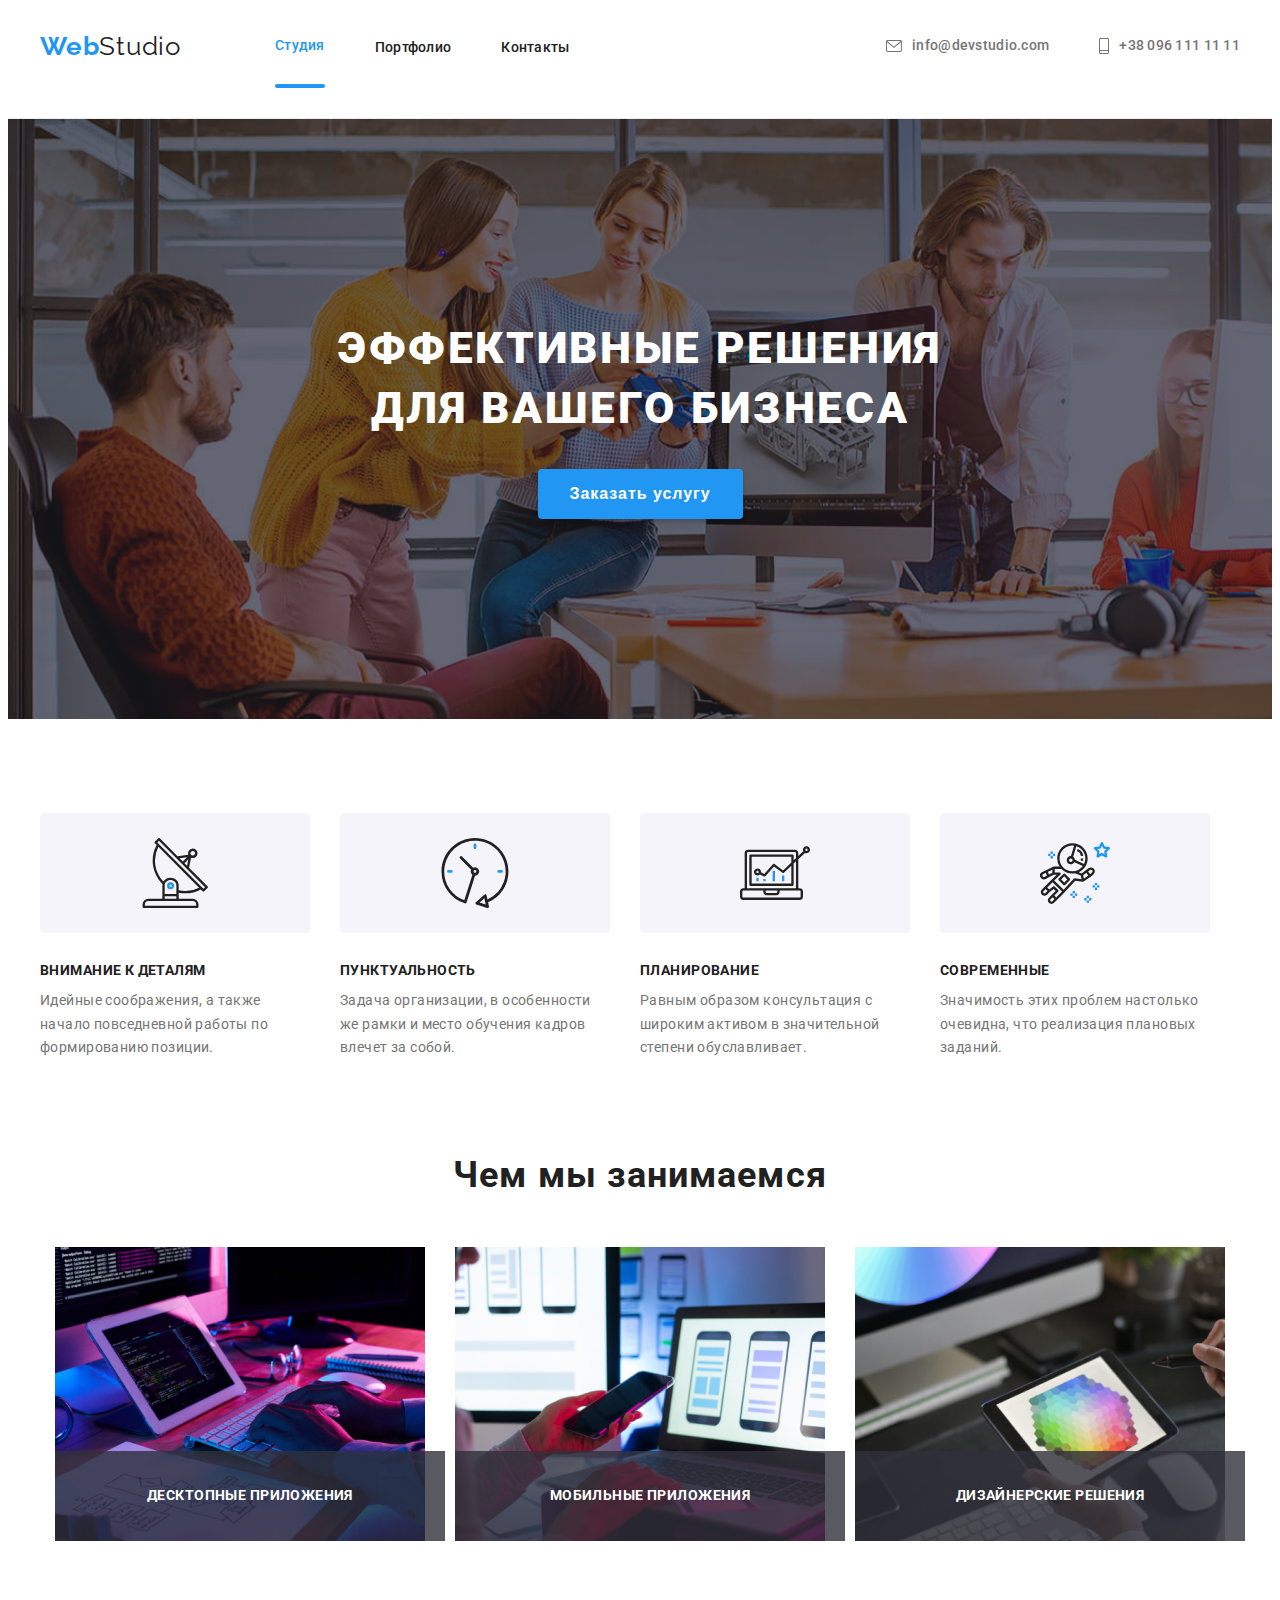
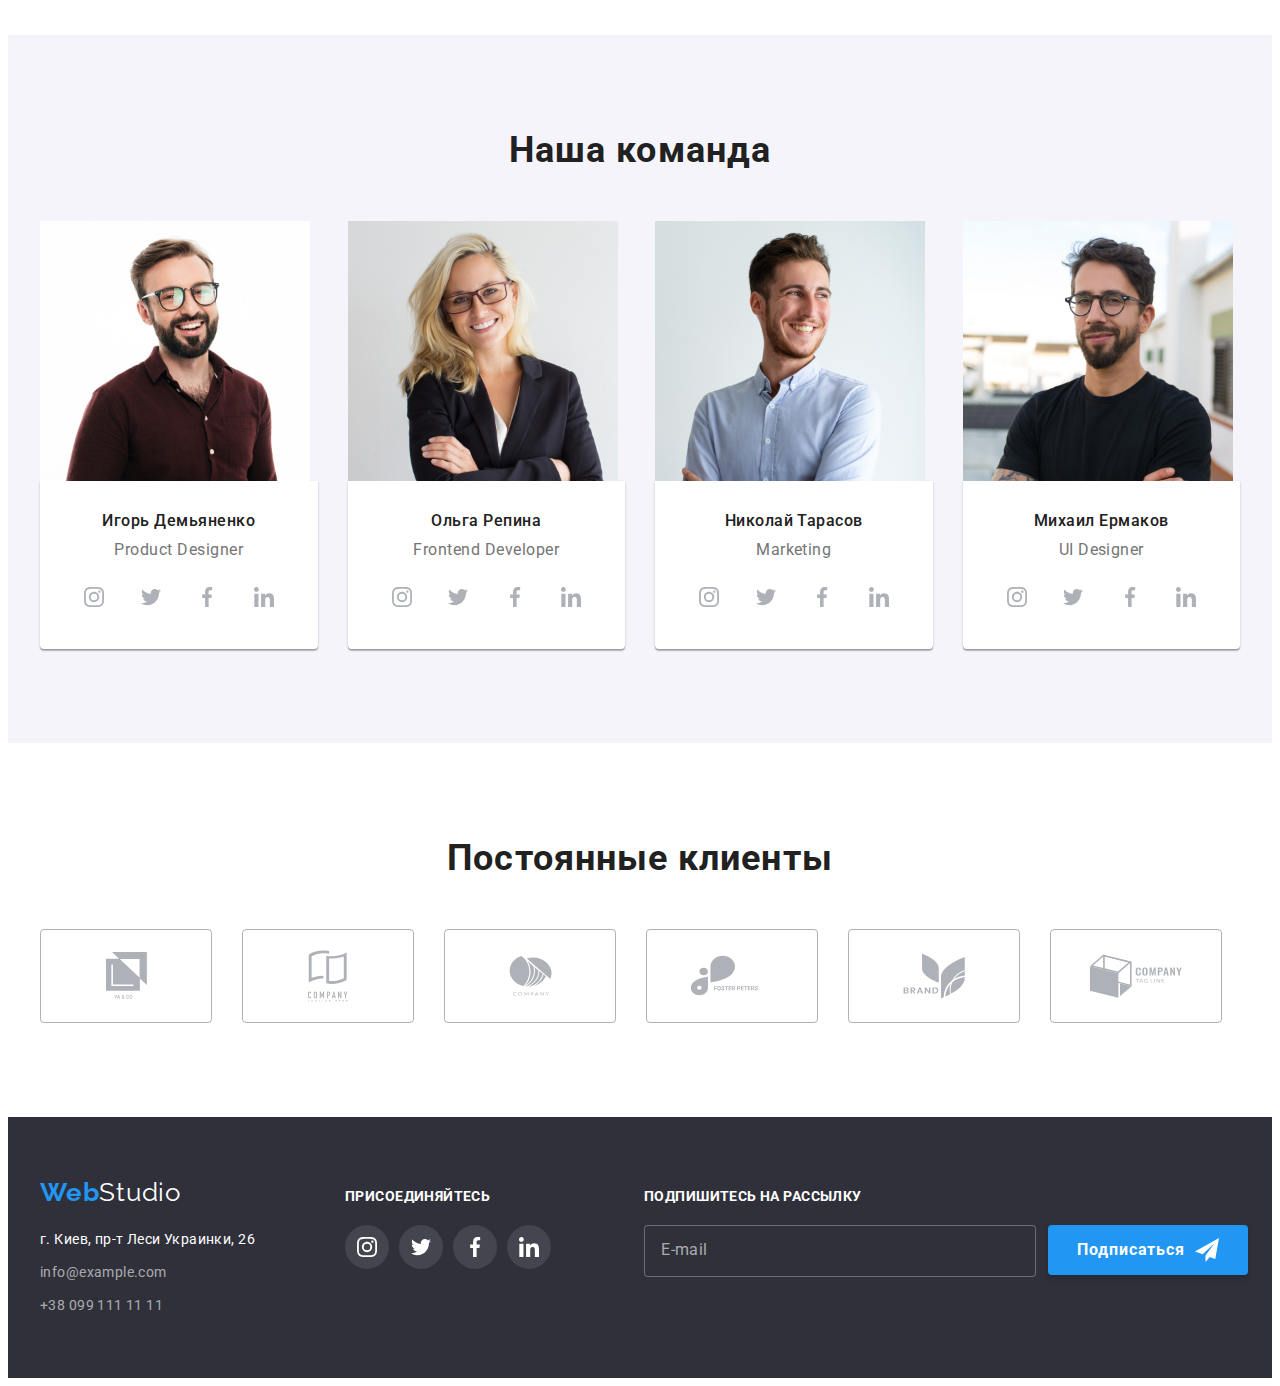
==== index.html @ ccf36c2a "Add files via upload" ====
<!DOCTYPE html>
<html lang="ru">
  <head>
    <meta charset="UTF-8" />
    <meta http-equiv="X-UA-Compatible" content="IE=edge" />
    <meta name="viewport" content="width=device-width, initial-scale=1.0" />
    <title>WebStudio</title>
    <link rel="preconnect" href="https://fonts.gstatic.com" />
    <link
      href="https://fonts.googleapis.com/css2?family=Raleway:wght@700&family=Roboto:wght@400;500;700;900&display=swap"
      rel="stylesheet"
    />
    <link
      rel="stylesheet"
      href="https://cdnjs.cloudflare.com/ajax/libs/animate.css/4.1.1/animate.min.css"
    />
    <link
      rel="stylesheet"
      href="https://cdnjs.cloudflare.com/ajax/libs/modern-normalize/1.0.0/modern-normalize.min.css"
      integrity="sha512-ISS7cAi1PEhQ8jnbJpJZMd29NlhNj4AWYyLOSp2CE/CsHxTCu+r+t0D2yoJudVrd0/8fTVPUVDzY5Tvli75u/g=="
      crossorigin="anonymous"
    />
    <link rel="stylesheet" href="./css/main.min.css" />
  </head>
  <body>
    <!-- HEADER -->
    <header class="header">
      <div class="container header__container">
        <nav class="navigation">
          <a class="logo logo__web link animate__pulse" href="./index.html"
            >Web<span class="logo__studio logo__studio_theme-light"
              >Studio</span
            >
          </a>
          <ul class="menu list">
            <li class="menu__item">
              <a class="menu__link link active" href="./index.html">
                <div class="current">Студия</div>
              </a>
            </li>
            <li class="menu__item">
              <a class="menu__link link" href="./portfolio.html">Портфолио</a>
            </li>
            <li class="menu__item">
              <a class="menu__link link" href="">Контакты</a>
            </li>
          </ul>
        </nav>
        <ul class="contacts list">
          <li class="contacts__item" lang="en">
            <a href="mailto:info@devstudio.com" class="contacts__mail link">
              <svg class="contacts__icon icon" width="16px" height="16px">
                <use href="./img/decor/icons.svg#icon-envelope"></use>
              </svg>
              info@devstudio.com
            </a>
          </li>
          <li class="contacts__item">
            <a
              href="tel:+380961111111"
              class="contacts__tel link animate__flip"
            >
              <svg class="contacts__icon icon" width="10px" height="16px">
                <use href="./img/decor/icons.svg#icon-smartphone"></use>
              </svg>
              +38 096 111 11 11
            </a>
          </li>
        </ul>
      </div>
    </header>

    <main>
      <!-- HERO -->
      <section class="hero">
        <div class="container hero__container">
          <h1 class="hero__title">Эффективные решения для вашего бизнеса</h1>
          <button class="modal-btn" type="button" data-modal-open>
            Заказать услугу
          </button>
        </div>
      </section>
      <!-- ADVANAGES -->
      <section class="advantages section">
        <div class="container advantages__container">
          <h2 class="visually-hidden">Наши преимущества</h2>
          <ul class="advantages__list list">
            <li class="advantages__item">
              <div class="advantages__block">
                <svg class="advantages__icon" width="70px" height="70px">
                  <use href="./img/decor/icons.svg#icon-antenna"></use>
                </svg>
              </div>
              <h3 class="advantages__title">Внимание к деталям</h3>
              <p class="advantages__description">
                Идейные соображения, а также начало повседневной работы по
                формированию позиции.
              </p>
            </li>
            <li class="advantages__item">
              <div class="advantages__block">
                <svg class="advantages__icon" width="70px" height="70px">
                  <use href="./img/decor/icons.svg#icon-clock"></use>
                </svg>
              </div>
              <h3 class="advantages__title">Пунктуальность</h3>
              <p class="advantages__description">
                Задача организации, в особенности же рамки и место обучения
                кадров влечет за собой.
              </p>
            </li>
            <li class="advantages__item">
              <div class="advantages__block">
                <svg class="advantages__icon" width="70px" height="70px">
                  <use href="./img/decor/icons.svg#icon-diagram"></use>
                </svg>
              </div>
              <h3 class="advantages__title">Планирование</h3>
              <p class="advantages__description">
                Равным образом консультация с широким активом в значительной
                степени обуславливает.
              </p>
            </li>
            <li class="advantages__item">
              <div class="advantages__block">
                <svg class="advantages__icon" width="70px" height="70px">
                  <use href="./img/decor/icons.svg#icon-astronaut"></use>
                </svg>
              </div>
              <h3 class="advantages__title">Современные</h3>
              <p class="advantages__description">
                Значимость этих проблем настолько очевидна, что реализация
                плановых заданий.
              </p>
            </li>
          </ul>
        </div>
      </section>
      <!-- MAKE -->
      <section class="make section">
        <div class="container make-container">
          <h2 class="suptitle make-title">Чем мы занимаемся</h2>
          <ul class="make-img list">
            <li class="make-img-list-item">
              <div class="make-img-list-item-wrapper">
                <img
                  class="make-img-list-item-img"
                  src="./img/about/img-about-makeup.jpg"
                  alt="Верстаем"
                  width="370"
                  height="294"
                />
                <p class="make-overlay">Десктопные приложения</p>
              </div>
            </li>
            <li class="make-img-list-item">
              <div class="make-img-list-item-wrapper">
                <img
                  class="make-img-list-item-img"
                  src="./img/about/img-about-makelayouts.jpg"
                  alt="Делаем макеты"
                  width="370"
                  height="294"
                />
                <p class="make-overlay">Мобильные приложения</p>
              </div>
            </li>
            <li class="make-img-list-item">
              <div class="make-img-list-item-wrapper">
                <img
                  class="make-img-list-item-img"
                  src="./img/about/img-about-drawdesign.jpg"
                  alt="Рисуем дизайн"
                  width="370"
                  height="294"
                />
                <p class="make-overlay">Дизайнерские решения</p>
              </div>
            </li>
          </ul>
        </div>
      </section>
      <!-- TEAM -->
      <section class="team section">
        <div class="container">
          <h2 class="suptitle team-title">Наша команда</h2>
          <ul class="team-list list">
            <li class="team-list-item">
              <img
                class="team-list-item-img"
                src="./img/team/img-team-igor_demianenko.jpg"
                alt="Игорь Демьяненко"
                width="270"
                height="260"
              />
              <div class="team-card">
                <h3 class="team-list-title">Игорь Демьяненко</h3>
                <p class="team-list-description" lang="en">Product Designer</p>
                <ul class="social-list list">
                  <li class="social-list-item">
                    <a href="" class="social-list-link link">
                      <svg class="social-list-icon">
                        <use href="./img/decor/icons.svg#icon-instagram"></use>
                      </svg>
                    </a>
                  </li>
                  <li class="social-list-item">
                    <a href="" class="social-list-link link">
                      <svg class="social-list-icon">
                        <use href="./img/decor/icons.svg#icon-twitter"></use>
                      </svg>
                    </a>
                  </li>
                  <li class="social-list-item">
                    <a href="" class="social-list-link link">
                      <svg class="social-list-icon">
                        <use href="./img/decor/icons.svg#icon-facebook"></use>
                      </svg>
                    </a>
                  </li>
                  <li class="social-list-item">
                    <a href="" class="social-list-link link">
                      <svg class="social-list-icon">
                        <use href="./img/decor/icons.svg#icon-linkedin"></use>
                      </svg>
                    </a>
                  </li>
                </ul>
              </div>
            </li>
            <li class="team-list-item">
              <img
                class="team-list-item-img"
                src="./img/team/img-team-olha_repina.jpg"
                alt="Ольга Репина"
                width="270"
                height="260"
              />
              <div class="team-card">
                <h3 class="team-list-title">Ольга Репина</h3>
                <p class="team-list-description" lang="en">
                  Frontend Developer
                </p>
                <ul class="social-list list">
                  <li class="social-list-item">
                    <a href="" class="social-list-link link">
                      <svg class="social-list-icon">
                        <use href="./img/decor/icons.svg#icon-instagram"></use>
                      </svg>
                    </a>
                  </li>
                  <li class="social-list-item">
                    <a href="" class="social-list-link link">
                      <svg class="social-list-icon">
                        <use href="./img/decor/icons.svg#icon-twitter"></use>
                      </svg>
                    </a>
                  </li>
                  <li class="social-list-item">
                    <a href="" class="social-list-link link">
                      <svg class="social-list-icon">
                        <use href="./img/decor/icons.svg#icon-facebook"></use>
                      </svg>
                    </a>
                  </li>
                  <li class="social-list-item">
                    <a href="" class="social-list-link link">
                      <svg class="social-list-icon">
                        <use href="./img/decor/icons.svg#icon-linkedin"></use>
                      </svg>
                    </a>
                  </li>
                </ul>
              </div>
            </li>
            <li class="team-list-item">
              <img
                class="team-list-item-img"
                src="./img/team/img-team-nikolay_tarasov.jpg"
                alt="Николай Тарасов"
                width="270"
                height="260"
              />
              <div class="team-card">
                <h3 class="team-list-title">Николай Тарасов</h3>
                <p class="team-list-description" lang="en">Marketing</p>
                <ul class="social-list list">
                  <li class="social-list-item">
                    <a href="" class="social-list-link link">
                      <svg class="social-list-icon">
                        <use href="./img/decor/icons.svg#icon-instagram"></use>
                      </svg>
                    </a>
                  </li>
                  <li class="social-list-item">
                    <a href="" class="social-list-link link">
                      <svg class="social-list-icon">
                        <use href="./img/decor/icons.svg#icon-twitter"></use>
                      </svg>
                    </a>
                  </li>
                  <li class="social-list-item">
                    <a href="" class="social-list-link link">
                      <svg class="social-list-icon">
                        <use href="./img/decor/icons.svg#icon-facebook"></use>
                      </svg>
                    </a>
                  </li>
                  <li class="social-list-item">
                    <a href="" class="social-list-link link">
                      <svg class="social-list-icon">
                        <use href="./img/decor/icons.svg#icon-linkedin"></use>
                      </svg>
                    </a>
                  </li>
                </ul>
              </div>
            </li>
            <li class="team-list-item">
              <img
                class="team-list-item-img"
                src="./img/team/img-team-mihail_ermakov.jpg"
                alt="Михаил Ермаков"
                width="270"
                height="260"
              />
              <div class="team-card">
                <h3 class="team-list-title">Михаил Ермаков</h3>
                <p class="team-list-description" lang="en">UI Designer</p>
                <ul class="social-list list">
                  <li class="social-list-item">
                    <a href="" class="social-list-link link">
                      <svg class="social-list-icon">
                        <use href="./img/decor/icons.svg#icon-instagram"></use>
                      </svg>
                    </a>
                  </li>
                  <li class="social-list-item">
                    <a href="" class="social-list-link link">
                      <svg class="social-list-icon">
                        <use href="./img/decor/icons.svg#icon-twitter"></use>
                      </svg>
                    </a>
                  </li>
                  <li class="social-list-item">
                    <a href="" class="social-list-link link">
                      <svg class="social-list-icon">
                        <use href="./img/decor/icons.svg#icon-facebook"></use>
                      </svg>
                    </a>
                  </li>
                  <li class="social-list-item">
                    <a href="" class="social-list-link link">
                      <svg class="social-list-icon">
                        <use href="./img/decor/icons.svg#icon-linkedin"></use>
                      </svg>
                    </a>
                  </li>
                </ul>
              </div>
            </li>
          </ul>
        </div>
      </section>
    </main>
    <!--CLIENTS-->
    <section class="clients section">
      <div class="container clients-container">
        <h2 class="suptitle clients-title">Постоянные клиенты</h2>
        <ul class="clients-img list">
          <li class="client-img-list-item">
            <a href="" class="client-img-list-item-block">
              <svg class="client-img-list-item-icon" width="41px" height="47px">
                <use href="./img/decor/icons.svg#icon-client1"></use>
              </svg>
            </a>
          </li>
          <li class="client-img-list-item">
            <a href="" class="client-img-list-item-block">
              <svg class="client-img-list-item-icon" width="40px" height="52px">
                <use href="./img/decor/icons.svg#icon-client2"></use>
              </svg>
            </a>
          </li>
          <li class="client-img-list-item">
            <a href="" class="client-img-list-item-block">
              <svg class="client-img-list-item-icon" width="43px" height="41px">
                <use href="./img/decor/icons.svg#icon-client3"></use>
              </svg>
            </a>
          </li>
          <li class="client-img-list-item">
            <a href="" class="client-img-list-item-block">
              <svg class="client-img-list-item-icon" width="85px" height="41px">
                <use href="./img/decor/icons.svg#icon-client4"></use>
              </svg>
            </a>
          </li>
          <li class="client-img-list-item">
            <a href="" class="client-img-list-item-block">
              <svg class="client-img-list-item-icon" width="63px" height="46px">
                <use href="./img/decor/icons.svg#icon-client5"></use>
              </svg>
            </a>
          </li>
          <li class="client-img-list-item">
            <a href="" class="client-img-list-item-block">
              <svg class="client-img-list-item-icon" width="94px" height="44px">
                <use href="./img/decor/icons.svg#icon-client6"></use>
              </svg>
            </a>
          </li>
        </ul>
      </div>
    </section>
    <!-- FOOTER -->

    <footer class="footer">
      <div class="container footer-container">
        <div class="footer-firstblock">
          <a class="logo logo__web link" href="./index.html"
            >Web<span class="logo__studio logo__studio_theme-dark"
              >Studio</span
            ></a
          >
          <address class="address">
            <ul class="address list">
              <li class="address-list-item">
                <a
                  class="address-list-item-link link"
                  href="https://goo.gl/maps/DVMVWYNmQQUZpqFm6"
                  target="_blank"
                  rel="noopener noreferrer"
                  >г. Киев, пр-т Леси Украинки, 26</a
                >
              </li>
              <li class="address-list-item">
                <a
                  class="address-list-item-mail link"
                  href="mailto:info@example.com"
                  >info@example.com</a
                >
              </li>
              <li class="address-list-item">
                <a class="address-list-item-tel link" href="tel:+380991111111"
                  >+38 099 111 11 11</a
                >
              </li>
            </ul>
          </address>
        </div>
        <div class="footer-secondblock">
          <h3 class="social-list-title">присоединяйтесь</h3>
          <ul class="footer-social-list list">
            <li class="footer-social-list-item">
              <a href="" class="footer-social-list-link link">
                <svg class="footer-social-list-icon">
                  <use href="./img/decor/icons.svg#icon-instagram"></use>
                </svg>
              </a>
            </li>
            <li class="footer-social-list-item">
              <a href="" class="footer-social-list-link link">
                <svg class="footer-social-list-icon">
                  <use href="./img/decor/icons.svg#icon-twitter"></use>
                </svg>
              </a>
            </li>
            <li class="footer-social-list-item">
              <a href="" class="footer-social-list-link link">
                <svg class="footer-social-list-icon">
                  <use href="./img/decor/icons.svg#icon-facebook"></use>
                </svg>
              </a>
            </li>
            <li class="footer-social-list-item">
              <a href="" class="footer-social-list-link link">
                <svg class="footer-social-list-icon">
                  <use href="./img/decor/icons.svg#icon-linkedin"></use>
                </svg>
              </a>
            </li>
          </ul>
        </div>

        <form action="#" method="GET" class="form-footer">
          <h3 class="social-list-title">Подпишитесь на рассылку</h3>
          <div class="form-footer-thumb">
            <p class="footer-form-field">
              <label for="mail-footer" class="form-label"></label>
              <input
                type="email"
                name="mail"
                id="mail-footer"
                class="form-footer-input"
                placeholder="E-mail"
                required=""
              />
            </p>
            <button type="submit" class="form-footer-button">
              Подписаться
              <svg class="form-footer-icon icon" width="24px" height="24px">
                <use href="./img/decor/icons.svg#icon-send"></use>
              </svg>
            </button>
          </div>
        </form>
      </div>
    </footer>
    <!-- MODAL WINDOW -->
    <div class="backdrop is-hidden" data-modal>
      <div class="modal">
        <button type="button" class="modal-close-btn" data-modal-close>
          <svg class="icon-close icon" width="18px" height="18px">
            <use href="./img/decor/icons.svg#icon-close"></use>
          </svg>
        </button>
        <form action="#" method="GET" class="modal-form">
          <p class="modal-form-head">Оставьте свои данные, мы вам перезвоним</p>
          <label class="modal-form-field">
            Имя
            <span class="modal-form-input-wrapper">
              <input
                type="text"
                name="user-name"
                class="modal-form-input"
                required
              />
              <svg class="modal-form-icon icon" width="18px" height="18px">
                <use href="./img/decor/icons.svg#icon-person"></use>
              </svg>
            </span>
          </label>
          <label class="modal-form-field">
            Телефон
            <span class="modal-form-input-wrapper">
              <input
                type="tel"
                name="user-phone"
                class="modal-form-input"
                required
              />
              <svg class="modal-form-icon icon" width="18px" height="18px">
                <use href="./img/decor/icons.svg#icon-modal-phone"></use>
              </svg>
            </span>
          </label>
          <label class="modal-form-field">
            Почта
            <span class="modal-form-input-wrapper">
              <input
                type="email"
                name="user-email"
                class="modal-form-input"
                required
              />
              <svg class="modal-form-icon icon" width="18px" height="18px">
                <use href="./img/decor/icons.svg#icon-modalemail"></use>
              </svg>
            </span>
          </label>
          <label class="modal-form-field">
            Комментарий
            <textarea
              name="user-message"
              class="modal-form-message"
              placeholder="Введите текст"
            ></textarea>
          </label>

          <!--<p class="form-field-polocy">
            <input
              type="checkbox"
              name="policy"
              class="checkbox"
              id="policy"
              required
            />
            <svg class="form-icon-policy icon" width="16px" height="15px">
              <use href="./img/decor/icons.svg#icon-check"></use>
            </svg>
            <label for="policy" class="form-label"
              >Соглашаюсь с рассылкой и принимаю
              <a class="policy-link" href="">Условия договора</a></label
            >
          </p>-->
          <p class="form-field-policy">
            <label for="policy" class="label-policy">
              <input
                type="checkbox"
                name="policy"
                id="policy"
                class="checkbox visually-hidden"
                required
              />

              <span class="form-icon-policy">
                <svg class="icon policy-icon" width="16px" height="15px">
                  <use href="./img/decor/icons.svg#icon-check"></use>
                </svg>
              </span>

              <span class="form-label-policy">
                Соглашаюсь с рассылкой и принимаю
                <a href="" class="policy-link">Условия договора</a>
              </span>
            </label>
          </p>
          <button type="submit" class="modal-form-btn">Отправить</button>
        </form>
      </div>
    </div>
    <script src="./js/modal.js"></script>
  </body>
</html>
---- css/main.min.css ----
:root{--main-font: "Roboto", sans-serif;--secondary-font: "Raleway", sans-serif;--accent-color: #2196f3;--main-font-color: #212121;--description-font-color: #757575;--footer-bg-color: #2f303a;--team-bg-color: #f5f4fa;--tr-dur: 250ms;--tr-t-fun: cubic-bezier(0.4, 0, 0.2, 1)}.visually-hidden{position:absolute;width:1px;height:1px;margin:-1px;border:0;padding:0;white-space:nowrap;clip-path:inset(100%);clip:rect(0 0 0 0);overflow:hidden}h1,h2,h3,h4,h5,h6,p{margin-top:0;margin-bottom:0}ul,ol{margin-top:0;margin-bottom:0;padding-left:0}img{display:block}.list{list-style:none}.link{text-decoration:none}.address{font-style:normal}body{font-family:var(--main-font)}.section{padding-top:94px;padding-bottom:94px}.container{width:1200px;padding-left:15px;padding-right:15px;margin:0 auto}.suptitle{font-weight:700;font-size:36px;line-height:1.17;text-align:center;letter-spacing:0.03em;color:var(--main-font-color)}.current{color:var(--accent-color)}.active::after{position:absolute;top:46px;display:block;content:"";width:100%;height:4px;border-radius:2px;background-color:var(--accent-color)}.backdrop{position:fixed;top:0;left:0;width:100vw;height:100vh;background-color:rgba(0,0,0,0.5);z-index:100;transition:opacity 250ms linear, visibility 250ms linear}.is-hidden{opacity:0;visibility:hidden;pointer-events:none}.modal{position:absolute;top:50%;left:50%;transform:translate(-50%, -50%);width:528px;height:581px;background-color:#ffffff;box-shadow:0px 1px 3px rgba(0,0,0,0.12),0px 1px 1px rgba(0,0,0,0.14),0px 2px 1px rgba(0,0,0,0.2);border-radius:4px;padding:40px}.modal-close-btn{display:flex;align-items:center;justify-content:center;position:absolute;top:8px;right:8px;width:30px;height:30px;background-color:transparent;border:1px solid rgba(0,0,0,0.1);border-radius:50%;cursor:pointer;padding:0}.modal-close-btn:hover,.modal-close-btn:focus{fill:var(--accent-color)}.modal-form-head{font-family:var(--main-font);font-weight:700;font-size:20px;line-height:1.15;text-align:center;letter-spacing:0.03em;color:var(--main-font-color);margin-bottom:12px}.modal-form{display:flex;flex-direction:column}.modal-form-input-wrapper{position:relative;display:block;margin-top:4px}.modal-form-field{font-family:var(--main-font);font-weight:400;font-size:12px;line-height:1.17;letter-spacing:0.01em;color:#757575;margin-bottom:10px}.modal-form-input{width:100%;height:40px;border:1px solid rgba(33,33,33,0.2);border-radius:4px;padding-left:42px}.modal-form-input:focus{border-color:var(--accent-color);outline:none}.modal-form-icon{position:absolute;top:50%;left:12px;transform:translateY(-50%);display:block}.modal-form-input:focus+.modal-form-icon{fill:var(--accent-color);color:var(--accent-color)}.modal-form-message{width:100%;height:120px;border:1px solid rgba(33,33,33,0.2);border-radius:4px;resize:none;padding:12px 16px;margin-top:6px;margin-bottom:10px}.modal-form-message::placeholder{font-family:var(--main-font);font-weight:400;font-size:12px;line-height:1.17;letter-spacing:0.01em;color:rgba(117,117,117,0.5)}.modal-form-message:focus{outline:none;border-color:var(--accent-color)}.form-field-policy{margin:0 auto 30px 13px;vertical-align:middle}.form-label-policy{font-size:14px;line-height:1.71}.form-icon-policy{margin-right:7px;width:16px;height:15px;border:2px solid var(--main-font-color);box-sizing:border-box;border-radius:2px;fill:transparent;transition-property:background-color, fill, border, outline;transition-duration:var(--tr-dur);transition-timing-function:var(--tr-t-fun)}.policy-icon{display:inline-block}.label-policy{cursor:pointer;display:flex;align-items:center}.checkbox:checked+.form-icon-policy{fill:#ffffff;background-color:var(--accent-color);background-image:url("../img/decor/icons.svg#icon-check");background-size:contain;background-origin:border-box;border:none}.checkbox:focus+.form-icon-policy{outline:1px solid var(--accent-color);background-size:contain;background-origin:border-box}.checkbox:checked:focus+.form-icon-policy{outline:1px solid var(--main-font-color);background-size:contain;background-origin:border-box;border:none}.policy-link{color:var(--accent-color);transition-property:color, border;transition-duration:var(--tr-dur);transition-timing-function:var(--tr-t-fun)}.policy-link:hover,.policy-link:focus{color:var(--accent-color);border:1px solid var(--accent-color);outline:none}.modal-form-btn{align-self:center;border:none;border-radius:4px;min-width:200px;height:50px;background-color:var(--accent-color);box-shadow:0px 4px 4px rgba(0,0,0,0.15);font-family:var(--main-font);font-weight:700;font-size:16px;line-height:1.88;letter-spacing:0.06em;color:#ffffff;cursor:pointer;padding:10px}.logo__web{font-family:var(--secondary-font);font-weight:700;font-size:26px;line-height:1.19;letter-spacing:0.03em;color:var(--accent-color);margin-right:94px;animation-duration:1000ms;animation-iteration-count:3}.logo__studio{font-family:var(--secondary-font);font-weight:400;font-size:26px;line-height:1.19;letter-spacing:0.03em}.logo__studio_theme-light{color:var(--main-font-color)}.logo__studio_theme-dark{color:#ffffff}.menu{display:flex;align-items:center}.menu__item{position:relative}.menu__item:not(:last-child){margin-right:50px}.menu__link{padding:15px 0;font-weight:500;font-size:14px;line-height:1.14;letter-spacing:0.02em;color:var(--main-font-color);transition:color var(--tr-dur) var(--tr-t-fun)}.menu__link:hover,.menu__link:focus{color:var(--accent-color)}.contacts{display:flex;align-items:center}.contacts__item:not(:last-child){margin-right:50px}.contacts__mail,.contacts__tel{padding:15px 0;font-weight:500;font-size:14px;line-height:1.14;letter-spacing:0.02em;color:var(--description-font-color);display:flex;align-items:center;transition:color var(--tr-dur) var(--tr-t-fun)}.contacts__mail:hover,.contacts__mail:focus,.contacts__tel:hover,.contacts__tel:focus{color:var(--accent-color)}.contacts__icon{display:inline-block;margin-right:10px;fill:currentColor}.modal-btn{height:50px;font-weight:700;font-size:16px;line-height:1.88;display:flex;justify-content:center;align-items:center;text-align:center;letter-spacing:0.06em;color:#ffffff;background-color:var(--accent-color);cursor:pointer;border:0px;border-radius:4px;padding:0 32px;box-shadow:0px 4px 4px rgba(0,0,0,0.15)}.header{padding-top:15px;padding-bottom:15px;border-bottom:1px solid #ececec;height:80px}.header__container{display:flex;justify-content:space-between;align-items:center}.navigation{display:flex;align-items:center}.hero{padding-top:200px;padding-bottom:200px;background-color:#c4c4c4;background-image:linear-gradient(rgba(47,48,58,0.4), rgba(47,48,58,0.4)),url("../img/decor/img-hero.png");max-width:1600px;max-height:600px;margin:0 auto}.hero__container{display:flex;flex-direction:column;align-items:center}.hero__title{box-sizing:content-box;max-width:696px;margin-bottom:30px;font-weight:900;font-size:44px;line-height:1.36;text-align:center;letter-spacing:0.06em;text-transform:uppercase;color:#ffffff}.advantages__container{display:flex;align-items:center}.advantages__list{display:flex;align-items:center}.advantages__item{width:270px}.advantages__item:not(:last-child){margin-right:30px}.advantages__block{display:flex;width:270px;height:120px;background:#f5f4fa;border-radius:4px;margin-bottom:30px;justify-content:center;align-items:center}.advantages__title{font-weight:700;font-size:14px;line-height:1.14;letter-spacing:0.03em;text-transform:uppercase;color:var(--main-font-color);margin-bottom:10px}.advantages__description{font-weight:400;font-size:14px;line-height:1.71;letter-spacing:0.03em;color:var(--description-font-color)}.make{padding-top:0px}.make-container{display:flex;flex-direction:column;align-items:center}.make-title{margin-bottom:50px}.make-img{display:flex}.make-img-list-item:not(:last-child){margin-right:30px}.make-img-list-item-wrapper{position:relative}.make-overlay{display:flex;justify-content:center;align-items:center;position:absolute;width:100%;height:70px;color:#ffffff;padding:10px;background-color:rgba(47,48,58,0.8);overflow:auto;transform:translateY(-100%);font-family:var(--main-font);font-weight:700;font-size:14px;line-height:1.14;letter-spacing:0.03em;text-transform:uppercase}.team{background-color:var(--team-bg-color)}.team-title{margin-bottom:50px}.team-list{display:flex;flex-wrap:wrap;margin-left:-30px;margin-top:-30px;border:0px}.team-list-item{flex-basis:calc((100% - 120px) / 4);margin-left:30px;margin-top:30px}.team-card{padding-top:30px;padding-bottom:30px;padding-right:32px;padding-left:32px;background-color:#ffffff;box-shadow:0px 1px 3px rgba(0,0,0,0.12),0px 1px 1px rgba(0,0,0,0.14),0px 2px 1px rgba(0,0,0,0.2);border-radius:0px 0px 4px 4px}.team-list-title{margin-bottom:10px;font-weight:500;font-size:16px;line-height:1.19;text-align:center;letter-spacing:0.03em;color:var(--main-font-color)}.team-list-description{font-weight:400;font-size:16px;line-height:1.19;text-align:center;letter-spacing:0.03em;color:var(--description-font-color)}.social-list{display:flex;justify-content:space-between;margin-top:16px}.social-list-link{display:flex;justify-content:center;align-items:center;width:44px;height:44px;background-color:#ffffff;border-radius:50%;transition:background-color var(--tr-dur) var(--tr-t-fun)}.social-list-link:hover,.social-list-link:focus{background-color:var(--accent-color)}.social-list-icon{width:20px;height:20px;fill:#afb1b8;transition:fill var(--tr-dur) var(--tr-t-fun)}.social-list-link:hover .social-list-icon,.social-list-link:focus .social-list-icon{fill:#ffffff}.clients{padding-top:94px;padding-bottom:94px}.clients-title{margin-bottom:50px}.clients-img{display:flex}.client-img-list-item:not(:last-child){margin-right:30px}.client-img-list-item-block{display:flex;width:170px;height:92px;border:1px solid #afb1b8;border-radius:4px;justify-content:center;align-items:center;fill:#afb1b8;transition:border var(--tr-dur) var(--tr-t-fun)}.client-img-list-item-block:hover,.client-img-list-item-block:focus{border:1px solid var(--accent-color)}.client-img-list-item-icon{transition:fill var(--tr-dur) var(--tr-t-fun)}.client-img-list-item-block:hover .client-img-list-item-icon,.client-img-list-item-block:focus .client-img-list-item-icon{fill:var(--accent-color)}.portfolio-container{display:flex;flex-direction:column}.hero-list{display:flex;justify-content:center;margin-bottom:50px}.hero-list-item:not(:last-child){margin-right:8px}.filter-btn{font-weight:500;font-size:16px;line-height:1.63;text-align:center;letter-spacing:0.03em;color:var(--heading-font-color);background-color:#f5f4fa;cursor:pointer;border:0px;border-radius:4px;padding:6px 22px;transition:color var(--tr-dur) var(--tr-t-fun),background-color var(--tr-dur) var(--tr-t-fun),box-shadow var(--tr-dur) var(--tr-t-fun)}.filter-btn:hover,.filter-btn:focus{color:#ffffff;background-color:var(--accent-color);box-shadow:0px 3px 1px rgba(0,0,0,0.1),0px 1px 2px rgba(0,0,0,0.08),0px 2px 2px rgba(0,0,0,0.12)}.portfolio-list{display:flex;flex-wrap:wrap;margin-left:-30px;margin-top:-30px}.portfolio-list-item{margin-left:30px;margin-top:30px;flex-basis:calc((100% - 90px) / 3)}.portfolio-list-item:hover,.portfolio-list-item:focus{box-shadow:0px 1px 1px rgba(0,0,0,0.12),0px 4px 4px rgba(0,0,0,0.06),1px 4px 6px rgba(0,0,0,0.16)}.pf-card{border-right:1px solid #eeeeee;border-bottom:1px solid #eeeeee;border-left:1px solid #eeeeee;padding-top:20px;padding-bottom:20px;padding-left:24px;padding-right:10px}.portfolio-list-title{font-weight:700;font-size:18px;line-height:2;letter-spacing:0.06em;color:var(--main-font-color);margin-bottom:4px}.portfolio-list-description{font-weight:400;font-size:16px;line-height:1.88;letter-spacing:0.03em;color:var(--description-font-color)}.portfolio-list-item-img-wrapper{position:relative;overflow:hidden}.portfolio-overlay{display:flex;align-items:center;position:absolute;top:0;left:0;width:100%;height:100%;color:#ffffff;padding-top:0px;padding-right:24px;padding-bottom:0px;padding-left:24px;background-color:rgba(33,150,243,0.9);overflow:auto;transform:translateY(100%);transition:transform var(--tr-dur) var(--tr-t-fun);font-family:var(--main-font);font-weight:400;font-size:18px;line-height:1.56;letter-spacing:0.03em}.portfolio-list-item-link:hover .portfolio-overlay,.portfolio-list-item-link:focus .portfolio-overlay{transform:translateY(0%)}.footer{background-color:var(--footer-bg-color);padding-top:60px;padding-bottom:60px}.footer-container{display:flex;align-items:baseline}.footer-firstblock{margin-right:70px}.footer-social-list{display:flex;justify-content:left}.footer-social-list-item:not(:last-child){margin-right:10px}.social-list-title{font-family:var(--main-font);font-weight:700;font-size:14px;line-height:1.14;letter-spacing:0.03em;text-transform:uppercase;color:#ffffff;margin-bottom:20px}.footer-social-list-link{display:flex;justify-content:center;align-items:center;width:44px;height:44px;background-color:#ffffff1a;border-radius:50%;transition:background-color var(--tr-dur) var(--tr-t-fun)}.footer-social-list-link:hover,.footer-social-list-link:focus{background-color:var(--accent-color)}.footer-social-list-icon{width:20px;height:20px;fill:#ffffff}.address{margin-top:20px}.address-list-item:not(:last-child){margin-bottom:9px}.address-list-item-link{font-weight:400;font-size:14px;line-height:1.71;letter-spacing:0.03em;color:#ffffff}.address-list-item-mail,.address-list-item-tel{font-weight:400;font-size:14px;line-height:1.71;letter-spacing:0.03em;color:#ffffff99}.form-footer{margin-left:93px}.form-footer-thumb{display:flex}.form-footer-input{width:358px;height:50px;border:1px solid rgba(255,255,255,0.3);border-radius:4px;padding:0px 16px;background:#2f303a;color:rgba(255,255,255,0.6)}.form-footer-input::placeholder{font-family:var(--main-font);font-weight:400;font-size:16px;line-height:1.25;letter-spacing:0.03em;color:rgba(255,255,255,0.6)}.form-footer-input:focus{border-color:var(--accent-color);outline:none}.form-footer-button{margin-left:12px;width:200px;height:50px;background:var(--accent-color);box-shadow:0px 4px 4px rgba(0,0,0,0.15);border-radius:4px;border:none;cursor:pointer;font-family:var(--main-font);font-weight:700;font-size:16px;line-height:1.88;letter-spacing:0.06em;color:#ffffff;display:flex;align-items:center;justify-content:center}.form-footer-icon{margin-left:10px;align-items:center}
/*# sourceMappingURL=main.min.css.map */
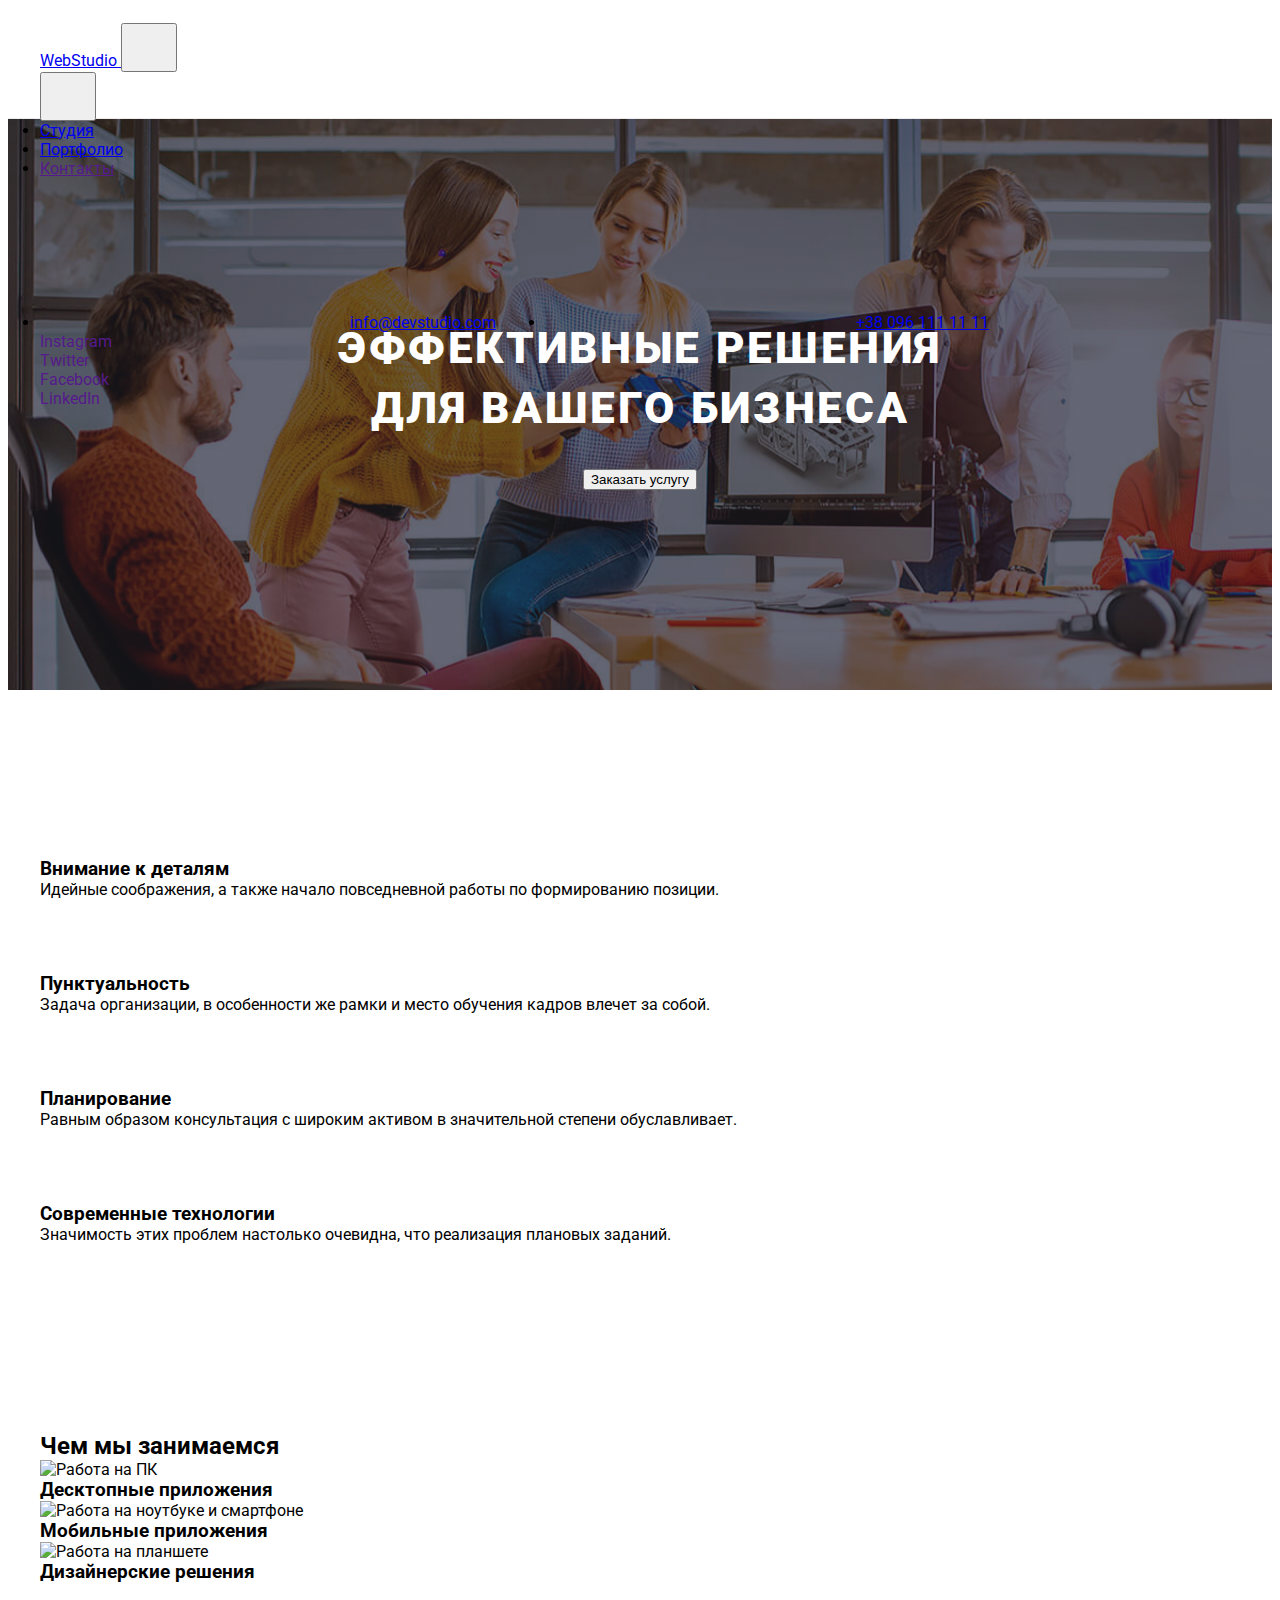
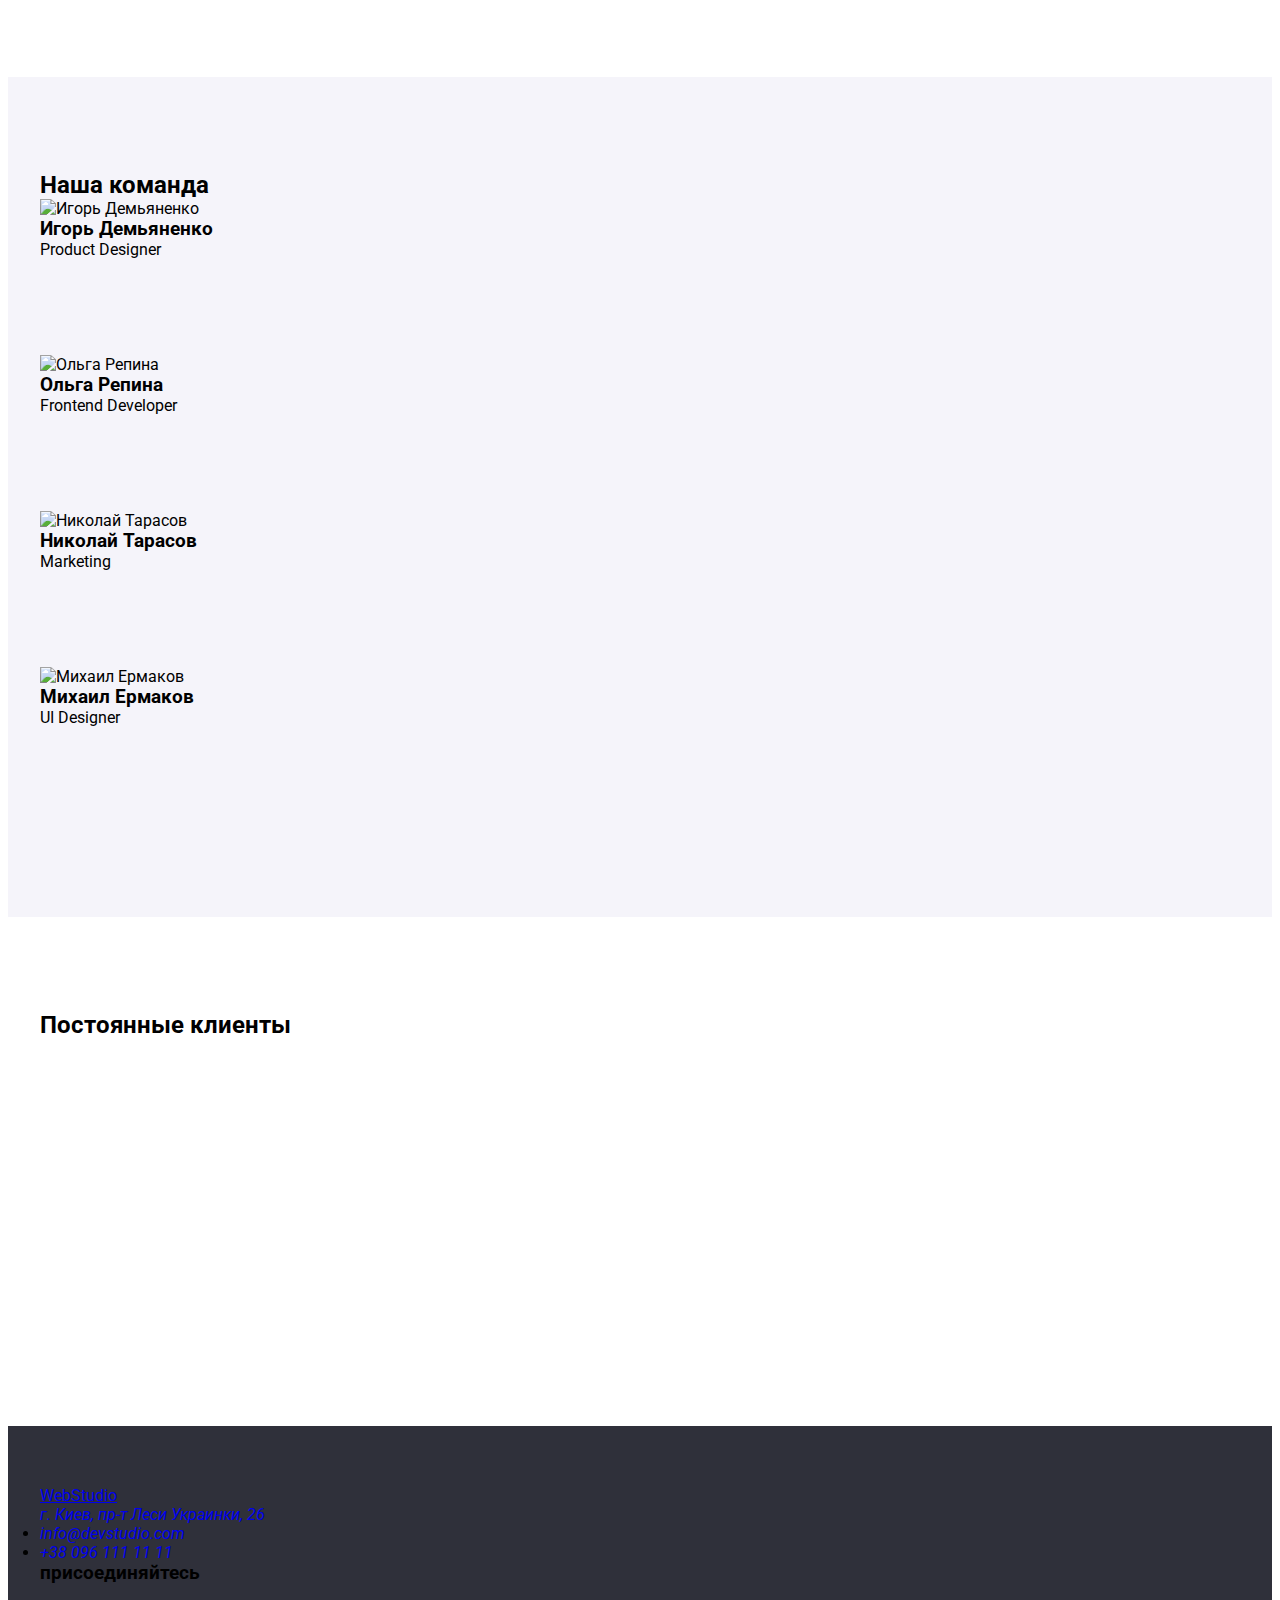
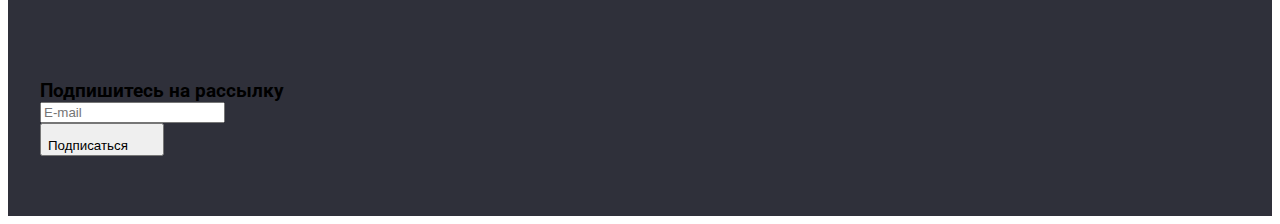
==== commit 933117ad: "Add files via upload" ====
--- a/index.html
+++ b/index.html
@@ -4,15 +4,11 @@
     <meta charset="UTF-8" />
     <meta http-equiv="X-UA-Compatible" content="IE=edge" />
     <meta name="viewport" content="width=device-width, initial-scale=1.0" />
-    <title>WebStudio</title>
+    <title>Document</title>
     <link rel="preconnect" href="https://fonts.gstatic.com" />
     <link
       href="https://fonts.googleapis.com/css2?family=Raleway:wght@700&family=Roboto:wght@400;500;700;900&display=swap"
       rel="stylesheet"
-    />
-    <link
-      rel="stylesheet"
-      href="https://cdnjs.cloudflare.com/ajax/libs/animate.css/4.1.1/animate.min.css"
     />
     <link
       rel="stylesheet"
@@ -22,113 +18,170 @@
     />
     <link rel="stylesheet" href="./css/main.min.css" />
   </head>
+
   <body>
-    <!-- HEADER -->
     <header class="header">
       <div class="container header__container">
-        <nav class="navigation">
-          <a class="logo logo__web link animate__pulse" href="./index.html"
-            >Web<span class="logo__studio logo__studio_theme-light"
-              >Studio</span
+        <nav class="header__nav">
+          <a class="logo header__logo" href="./index.html" lang="en">
+            <span class="logo__accent">Web</span>Studio
+          </a>
+          <button
+            type="button"
+            class="header__button header__button--opening"
+            aria-expanded="false"
+            aria-controls="header__mobile-thumb"
+            data-menu-button
+          >
+            <svg
+              class="header__icon"
+              width="40px"
+              height="40px"
+              aria-label="Открываем мобильное меню"
             >
-          </a>
-          <ul class="menu list">
-            <li class="menu__item">
-              <a class="menu__link link active" href="./index.html">
-                <div class="current">Студия</div>
-              </a>
-            </li>
-            <li class="menu__item">
-              <a class="menu__link link" href="./portfolio.html">Портфолио</a>
-            </li>
-            <li class="menu__item">
-              <a class="menu__link link" href="">Контакты</a>
-            </li>
-          </ul>
+              <use class="" href="./img/icons.svg#icon-menu"></use>
+            </svg>
+          </button>
+          <div class="header__mobile-thumb" id="header__mobile-thumb" data-menu>
+            <!-- МЕНЮ     -->
+            <button
+              type="button"
+              class="header__button header__button--closening"
+              aria-expanded="false"
+              aria-controls="header__mobile-thumb"
+              data-menu-button-close
+            >
+              <svg
+                class="header__icon"
+                width="40px"
+                height="40px"
+                aria-label="Закрываем мобильное меню"
+              >
+                <use class="" href="./img/icons.svg#icon-close-header"></use>
+              </svg>
+            </button>
+            <ul class="site-nav">
+              <li class="item site-nav__item">
+                <div class="site-nav__thumb">
+                  <a
+                    href="./index.html"
+                    lang="en"
+                    class="site-nav__link site-nav__link--current"
+                    >Студия</a
+                  >
+                </div>
+              </li>
+              <li class="item site-nav__item">
+                <a href="./portfolio.html" lang="en" class="site-nav__link"
+                  >Портфолио</a
+                >
+              </li>
+              <li class="item site-nav__item">
+                <a href="" class="site-nav__link">Контакты</a>
+              </li>
+            </ul>
+            <ul class="contacts">
+              <li class="item contacts__item" lang="en">
+                <a href="mailto:info@devstudio.com" class="contacts__link">
+                  <svg class="contacts__icon contacts__icon--email">
+                    <use href="./img/icons.svg#icon-envelope"></use></svg
+                  >info@devstudio.com
+                </a>
+              </li>
+              <li class="item contacts__item contacts__item--tel">
+                <a
+                  href="tel:+380961111111"
+                  class="contacts__link contacts__link--tel"
+                >
+                  <svg class="contacts__icon contacts__icon--tel">
+                    <use href="./img/icons.svg#icon-smartphone"></use></svg
+                  >+38 096 111 11 11
+                </a>
+              </li>
+            </ul>
+
+            <ul class="list mobile-social">
+              <li class="item mobile-social__item">
+                <a class="link mobile-social__link" href=""> Instagram </a>
+              </li>
+              <li class="item mobile-social__item">
+                <a class="link mobile-social__link" href=""> Twitter </a>
+              </li>
+              <li class="item mobile-social__item">
+                <a class="link mobile-social__link" href=""> Facebook </a>
+              </li>
+              <li class="item mobile-social__item">
+                <a class="link mobile-social__link" href=""> LinkedIn </a>
+              </li>
+            </ul>
+          </div>
         </nav>
-        <ul class="contacts list">
-          <li class="contacts__item" lang="en">
-            <a href="mailto:info@devstudio.com" class="contacts__mail link">
-              <svg class="contacts__icon icon" width="16px" height="16px">
-                <use href="./img/decor/icons.svg#icon-envelope"></use>
-              </svg>
-              info@devstudio.com
-            </a>
-          </li>
-          <li class="contacts__item">
-            <a
-              href="tel:+380961111111"
-              class="contacts__tel link animate__flip"
-            >
-              <svg class="contacts__icon icon" width="10px" height="16px">
-                <use href="./img/decor/icons.svg#icon-smartphone"></use>
-              </svg>
-              +38 096 111 11 11
-            </a>
-          </li>
-        </ul>
       </div>
     </header>
-
     <main>
-      <!-- HERO -->
+      <!--Hero-->
       <section class="hero">
         <div class="container hero__container">
           <h1 class="hero__title">Эффективные решения для вашего бизнеса</h1>
-          <button class="modal-btn" type="button" data-modal-open>
+          <button type="button" class="button button--primery" data-modal-open>
             Заказать услугу
           </button>
         </div>
       </section>
-      <!-- ADVANAGES -->
-      <section class="advantages section">
-        <div class="container advantages__container">
-          <h2 class="visually-hidden">Наши преимущества</h2>
-          <ul class="advantages__list list">
-            <li class="advantages__item">
-              <div class="advantages__block">
-                <svg class="advantages__icon" width="70px" height="70px">
-                  <use href="./img/decor/icons.svg#icon-antenna"></use>
+
+      <!--Преимущества-->
+      <section class="section feature">
+        <div class="container feature__container">
+          <h2 class="visually-hidden">Преимущества</h2>
+          <ul class="list feature__list">
+            <li class="item feature__item">
+              <div class="feature__thumb-icon">
+                <svg class="icon feature__icon" width="70px" height="70px">
+                  <use href="./img/icons.svg#icon-antenna"></use>
                 </svg>
               </div>
-              <h3 class="advantages__title">Внимание к деталям</h3>
-              <p class="advantages__description">
+              <h3 class="section__subtitle feature__title">
+                Внимание к деталям
+              </h3>
+              <p class="text feature__text">
                 Идейные соображения, а также начало повседневной работы по
                 формированию позиции.
               </p>
             </li>
-            <li class="advantages__item">
-              <div class="advantages__block">
-                <svg class="advantages__icon" width="70px" height="70px">
-                  <use href="./img/decor/icons.svg#icon-clock"></use>
+            <li class="item feature__item">
+              <div class="feature__thumb-icon">
+                <svg class="icon feature__icon" width="70px" height="70px">
+                  <use href="./img/icons.svg#icon-clock"></use>
                 </svg>
               </div>
-              <h3 class="advantages__title">Пунктуальность</h3>
-              <p class="advantages__description">
+              <h3 class="section__subtitle feature__title">Пунктуальность</h3>
+              <p class="text feature__text">
                 Задача организации, в особенности же рамки и место обучения
                 кадров влечет за собой.
               </p>
             </li>
-            <li class="advantages__item">
-              <div class="advantages__block">
-                <svg class="advantages__icon" width="70px" height="70px">
-                  <use href="./img/decor/icons.svg#icon-diagram"></use>
+            <li class="item feature__item">
+              <div class="feature__thumb-icon">
+                <svg class="icon feature__icon" width="70px" height="70px">
+                  <use href="./img/icons.svg#icon-diagram"></use>
                 </svg>
               </div>
-              <h3 class="advantages__title">Планирование</h3>
-              <p class="advantages__description">
+              <h3 class="section__subtitle feature__title">Планирование</h3>
+              <p class="text feature__text">
                 Равным образом консультация с широким активом в значительной
                 степени обуславливает.
               </p>
             </li>
-            <li class="advantages__item">
-              <div class="advantages__block">
-                <svg class="advantages__icon" width="70px" height="70px">
-                  <use href="./img/decor/icons.svg#icon-astronaut"></use>
+            <li class="item feature__item">
+              <div class="feature__thumb-icon">
+                <svg class="icon feature__icon" width="70px" height="70px">
+                  <use href="./img/icons.svg#icon-astronaut"></use>
                 </svg>
               </div>
-              <h3 class="advantages__title">Современные</h3>
-              <p class="advantages__description">
+              <h3 class="section__subtitle feature__title">
+                Современные технологии
+              </h3>
+              <p class="text feature__text">
                 Значимость этих проблем настолько очевидна, что реализация
                 плановых заданий.
               </p>
@@ -136,480 +189,573 @@
           </ul>
         </div>
       </section>
-      <!-- MAKE -->
-      <section class="make section">
-        <div class="container make-container">
-          <h2 class="suptitle make-title">Чем мы занимаемся</h2>
-          <ul class="make-img list">
-            <li class="make-img-list-item">
-              <div class="make-img-list-item-wrapper">
-                <img
-                  class="make-img-list-item-img"
-                  src="./img/about/img-about-makeup.jpg"
-                  alt="Верстаем"
-                  width="370"
-                  height="294"
-                />
-                <p class="make-overlay">Десктопные приложения</p>
-              </div>
-            </li>
-            <li class="make-img-list-item">
-              <div class="make-img-list-item-wrapper">
-                <img
-                  class="make-img-list-item-img"
-                  src="./img/about/img-about-makelayouts.jpg"
-                  alt="Делаем макеты"
-                  width="370"
-                  height="294"
-                />
-                <p class="make-overlay">Мобильные приложения</p>
-              </div>
-            </li>
-            <li class="make-img-list-item">
-              <div class="make-img-list-item-wrapper">
-                <img
-                  class="make-img-list-item-img"
-                  src="./img/about/img-about-drawdesign.jpg"
-                  alt="Рисуем дизайн"
-                  width="370"
-                  height="294"
-                />
-                <p class="make-overlay">Дизайнерские решения</p>
-              </div>
+
+      <!--Чем мы занимаемся-->
+      <section class="section box">
+        <div class="container">
+          <h2 class="section__title">Чем мы занимаемся</h2>
+          <ul class="list box__list">
+            <li class="item box__item">
+              <img
+                class="image box__image"
+                srcset="
+                  ./img/box/box-1-desktop.jpg    1x,
+                  ./img/box/box-1-desktop@2x.jpg 2x
+                "
+                src="#"
+                alt="Работа на ПК"
+              />
+              <h3 class="box__subtitle">Десктопные приложения</h3>
+            </li>
+            <li class="item box__item">
+              <img
+                class="image box__image"
+                srcset="
+                  ./img/box/box-2-desktop.jpg    1x,
+                  ./img/box/box-2-desktop@2x.jpg 2x
+                "
+                src="#"
+                alt="Работа на ноутбуке и смартфоне"
+              />
+              <h3 class="box__subtitle">Мобильные приложения</h3>
+            </li>
+            <li class="item box__item">
+              <img
+                class="image box__image"
+                srcset="
+                  ./img/box/box-3-desktop.jpg    1x,
+                  ./img/box/box-3-desktop@2x.jpg 2x
+                "
+                src="#"
+                alt="Работа на планшете"
+              />
+              <h3 class="box__subtitle">Дизайнерские решения</h3>
             </li>
           </ul>
         </div>
       </section>
-      <!-- TEAM -->
-      <section class="team section">
+
+      <!--Команда-->
+      <section class="section team">
         <div class="container">
-          <h2 class="suptitle team-title">Наша команда</h2>
-          <ul class="team-list list">
-            <li class="team-list-item">
-              <img
-                class="team-list-item-img"
-                src="./img/team/img-team-igor_demianenko.jpg"
-                alt="Игорь Демьяненко"
-                width="270"
-                height="260"
-              />
-              <div class="team-card">
-                <h3 class="team-list-title">Игорь Демьяненко</h3>
-                <p class="team-list-description" lang="en">Product Designer</p>
-                <ul class="social-list list">
-                  <li class="social-list-item">
-                    <a href="" class="social-list-link link">
-                      <svg class="social-list-icon">
-                        <use href="./img/decor/icons.svg#icon-instagram"></use>
-                      </svg>
-                    </a>
-                  </li>
-                  <li class="social-list-item">
-                    <a href="" class="social-list-link link">
-                      <svg class="social-list-icon">
-                        <use href="./img/decor/icons.svg#icon-twitter"></use>
-                      </svg>
-                    </a>
-                  </li>
-                  <li class="social-list-item">
-                    <a href="" class="social-list-link link">
-                      <svg class="social-list-icon">
-                        <use href="./img/decor/icons.svg#icon-facebook"></use>
-                      </svg>
-                    </a>
-                  </li>
-                  <li class="social-list-item">
-                    <a href="" class="social-list-link link">
-                      <svg class="social-list-icon">
-                        <use href="./img/decor/icons.svg#icon-linkedin"></use>
+          <h2 class="section__title">Наша команда</h2>
+          <ul class="list team__list">
+            <li class="item team__item">
+              <picture>
+                <source
+                  srcset="
+                    ./img/team-member/team-1-desktop.jpg    1x,
+                    ./img/team-member/team-1-desktop@2x.jpg 2x
+                  "
+                  media="(min-width: 1200px)"
+                />
+                <source
+                  srcset="
+                    ./img/team-member/team-1-tablet.jpg    1x,
+                    ./img/team-member/team-1-tablet@2x.jpg 2x
+                  "
+                  media="(min-width: 798px)"
+                />
+                <img
+                  class="image team__image"
+                  srcset="
+                    ./img/team-member/team-1-mobile.jpg    1x,
+                    ./img/team-member/team-1-mobile@2x.jpg 2x
+                  "
+                  src="./img/team-member/team-1-mobile.jpg"
+                  alt="Игорь Демьяненко"
+                />
+              </picture>
+              <div class="team__thumb">
+                <h3 class="section__subtitle team__subtitle">
+                  Игорь Демьяненко
+                </h3>
+                <p class="text team__text" lang="en">Product Designer</p>
+                <ul class="list social">
+                  <li class="item social__item">
+                    <a class="link social__link" href="">
+                      <svg class="icon social__icon" width="20px" height="20px">
+                        <use href="./img/icons.svg#icon-instagram"></use>
+                      </svg>
+                    </a>
+                  </li>
+                  <li class="item social__item">
+                    <a class="link social__link" href="">
+                      <svg class="icon social__icon" width="20px" height="20px">
+                        <use href="./img/icons.svg#icon-twitter"></use>
+                      </svg>
+                    </a>
+                  </li>
+                  <li class="item social__item">
+                    <a class="link social__link" href="">
+                      <svg class="icon social__icon" width="20px" height="20px">
+                        <use href="./img/icons.svg#icon-facebook"></use>
+                      </svg>
+                    </a>
+                  </li>
+                  <li class="item social__item">
+                    <a class="link social__link" href="">
+                      <svg class="icon social__icon" width="20px" height="20px">
+                        <use href="./img/icons.svg#icon-linkedin"></use>
                       </svg>
                     </a>
                   </li>
                 </ul>
               </div>
             </li>
-            <li class="team-list-item">
-              <img
-                class="team-list-item-img"
-                src="./img/team/img-team-olha_repina.jpg"
-                alt="Ольга Репина"
-                width="270"
-                height="260"
-              />
-              <div class="team-card">
-                <h3 class="team-list-title">Ольга Репина</h3>
-                <p class="team-list-description" lang="en">
-                  Frontend Developer
-                </p>
-                <ul class="social-list list">
-                  <li class="social-list-item">
-                    <a href="" class="social-list-link link">
-                      <svg class="social-list-icon">
-                        <use href="./img/decor/icons.svg#icon-instagram"></use>
-                      </svg>
-                    </a>
-                  </li>
-                  <li class="social-list-item">
-                    <a href="" class="social-list-link link">
-                      <svg class="social-list-icon">
-                        <use href="./img/decor/icons.svg#icon-twitter"></use>
-                      </svg>
-                    </a>
-                  </li>
-                  <li class="social-list-item">
-                    <a href="" class="social-list-link link">
-                      <svg class="social-list-icon">
-                        <use href="./img/decor/icons.svg#icon-facebook"></use>
-                      </svg>
-                    </a>
-                  </li>
-                  <li class="social-list-item">
-                    <a href="" class="social-list-link link">
-                      <svg class="social-list-icon">
-                        <use href="./img/decor/icons.svg#icon-linkedin"></use>
+            <li class="item team__item">
+              <picture>
+                <source
+                  srcset="
+                    ./img/team-member/team-2-desktop.jpg    1x,
+                    ./img/team-member/team-2-desktop@2x.jpg 2x
+                  "
+                  media="(min-width: 1200px)"
+                />
+                <source
+                  srcset="
+                    ./img/team-member/team-2-tablet.jpg    1x,
+                    ./img/team-member/team-2-tablet@2x.jpg 2x
+                  "
+                  media="(min-width: 798px)"
+                />
+                <img
+                  class="image team__image"
+                  srcset="
+                    ./img/team-member/team-2-mobile.jpg    1x,
+                    ./img/team-member/team-2-mobile@2x.jpg 2x
+                  "
+                  src="./img/team-member/team-2-mobile.jpg"
+                  alt="Ольга Репина"
+                />
+              </picture>
+              <div class="team__thumb">
+                <h3 class="section__subtitle team__subtitle">Ольга Репина</h3>
+                <p class="text team__text" lang="en">Frontend Developer</p>
+                <ul class="list social">
+                  <li class="item social__item">
+                    <a class="link social__link" href="">
+                      <svg class="icon social__icon" width="20px" height="20px">
+                        <use href="./img/icons.svg#icon-instagram"></use>
+                      </svg>
+                    </a>
+                  </li>
+                  <li class="item social__item">
+                    <a class="link social__link" href="">
+                      <svg class="icon social__icon" width="20px" height="20px">
+                        <use href="./img/icons.svg#icon-twitter"></use>
+                      </svg>
+                    </a>
+                  </li>
+                  <li class="item social__item">
+                    <a class="link social__link" href="">
+                      <svg class="icon social__icon" width="20px" height="20px">
+                        <use href="./img/icons.svg#icon-facebook"></use>
+                      </svg>
+                    </a>
+                  </li>
+                  <li class="item social__item">
+                    <a class="link social__link" href="">
+                      <svg class="icon social__icon" width="20px" height="20px">
+                        <use href="./img/icons.svg#icon-linkedin"></use>
                       </svg>
                     </a>
                   </li>
                 </ul>
               </div>
             </li>
-            <li class="team-list-item">
-              <img
-                class="team-list-item-img"
-                src="./img/team/img-team-nikolay_tarasov.jpg"
-                alt="Николай Тарасов"
-                width="270"
-                height="260"
-              />
-              <div class="team-card">
-                <h3 class="team-list-title">Николай Тарасов</h3>
-                <p class="team-list-description" lang="en">Marketing</p>
-                <ul class="social-list list">
-                  <li class="social-list-item">
-                    <a href="" class="social-list-link link">
-                      <svg class="social-list-icon">
-                        <use href="./img/decor/icons.svg#icon-instagram"></use>
-                      </svg>
-                    </a>
-                  </li>
-                  <li class="social-list-item">
-                    <a href="" class="social-list-link link">
-                      <svg class="social-list-icon">
-                        <use href="./img/decor/icons.svg#icon-twitter"></use>
-                      </svg>
-                    </a>
-                  </li>
-                  <li class="social-list-item">
-                    <a href="" class="social-list-link link">
-                      <svg class="social-list-icon">
-                        <use href="./img/decor/icons.svg#icon-facebook"></use>
-                      </svg>
-                    </a>
-                  </li>
-                  <li class="social-list-item">
-                    <a href="" class="social-list-link link">
-                      <svg class="social-list-icon">
-                        <use href="./img/decor/icons.svg#icon-linkedin"></use>
+            <li class="item team__item">
+              <picture>
+                <source
+                  srcset="
+                    ./img/team-member/team-3-desktop.jpg    1x,
+                    ./img/team-member/team-3-desktop@2x.jpg 2x
+                  "
+                  media="(min-width: 1200px)"
+                />
+                <source
+                  srcset="
+                    ./img/team-member/team-3-tablet.jpg    1x,
+                    ./img/team-member/team-3-tablet@2x.jpg 2x
+                  "
+                  media="(min-width: 798px)"
+                />
+                <img
+                  class="image team__image"
+                  srcset="
+                    ./img/team-member/team-3-mobile.jpg    1x,
+                    ./img/team-member/team-3-mobile@2x.jpg 2x
+                  "
+                  src="./img/team-member/team-3-mobile.jpg"
+                  alt="Николай Тарасов"
+                />
+              </picture>
+              <div class="team__thumb">
+                <h3 class="section__subtitle team__subtitle">
+                  Николай Тарасов
+                </h3>
+                <p class="text team__text" lang="en">Marketing</p>
+                <ul class="list social">
+                  <li class="item social__item">
+                    <a class="link social__link" href="">
+                      <svg class="icon social__icon" width="20px" height="20px">
+                        <use href="./img/icons.svg#icon-instagram"></use>
+                      </svg>
+                    </a>
+                  </li>
+                  <li class="item social__item">
+                    <a class="link social__link" href="">
+                      <svg class="icon social__icon" width="20px" height="20px">
+                        <use href="./img/icons.svg#icon-twitter"></use>
+                      </svg>
+                    </a>
+                  </li>
+                  <li class="item social__item">
+                    <a class="link social__link" href="">
+                      <svg class="icon social__icon" width="20px" height="20px">
+                        <use href="./img/icons.svg#icon-facebook"></use>
+                      </svg>
+                    </a>
+                  </li>
+                  <li class="item social__item">
+                    <a class="link social__link" href="">
+                      <svg class="icon social__icon" width="20px" height="20px">
+                        <use href="./img/icons.svg#icon-linkedin"></use>
                       </svg>
                     </a>
                   </li>
                 </ul>
               </div>
             </li>
-            <li class="team-list-item">
-              <img
-                class="team-list-item-img"
-                src="./img/team/img-team-mihail_ermakov.jpg"
-                alt="Михаил Ермаков"
-                width="270"
-                height="260"
-              />
-              <div class="team-card">
-                <h3 class="team-list-title">Михаил Ермаков</h3>
-                <p class="team-list-description" lang="en">UI Designer</p>
-                <ul class="social-list list">
-                  <li class="social-list-item">
-                    <a href="" class="social-list-link link">
-                      <svg class="social-list-icon">
-                        <use href="./img/decor/icons.svg#icon-instagram"></use>
-                      </svg>
-                    </a>
-                  </li>
-                  <li class="social-list-item">
-                    <a href="" class="social-list-link link">
-                      <svg class="social-list-icon">
-                        <use href="./img/decor/icons.svg#icon-twitter"></use>
-                      </svg>
-                    </a>
-                  </li>
-                  <li class="social-list-item">
-                    <a href="" class="social-list-link link">
-                      <svg class="social-list-icon">
-                        <use href="./img/decor/icons.svg#icon-facebook"></use>
-                      </svg>
-                    </a>
-                  </li>
-                  <li class="social-list-item">
-                    <a href="" class="social-list-link link">
-                      <svg class="social-list-icon">
-                        <use href="./img/decor/icons.svg#icon-linkedin"></use>
+            <li class="item team__item">
+              <picture>
+                <source
+                  srcset="
+                    ./img/team-member/team-4-desktop.jpg    1x,
+                    ./img/team-member/team-4-desktop@2x.jpg 2x
+                  "
+                  media="(min-width: 1200px)"
+                />
+                <source
+                  srcset="
+                    ./img/team-member/team-4-tablet.jpg    1x,
+                    ./img/team-member/team-4-tablet@2x.jpg 2x
+                  "
+                  media="(min-width: 798px)"
+                />
+                <img
+                  class="image team__image"
+                  srcset="
+                    ./img/team-member/team-4-mobile.jpg    1x,
+                    ./img/team-member/team-4-mobile@2x.jpg 2x
+                  "
+                  src="./img/team-member/team-4-mobile.jpg"
+                  alt="Михаил Ермаков"
+                />
+              </picture>
+
+              <div class="team__thumb">
+                <h3 class="section__subtitle team__subtitle">Михаил Ермаков</h3>
+                <p class="text team__text" lang="en">UI Designer</p>
+                <ul class="list social">
+                  <li class="item social__item">
+                    <a class="link social__link" href="">
+                      <svg class="icon social__icon" width="20px" height="20px">
+                        <use href="./img/icons.svg#icon-instagram"></use>
+                      </svg>
+                    </a>
+                  </li>
+                  <li class="item social__item">
+                    <a class="link social__link" href="">
+                      <svg class="icon social__icon" width="20px" height="20px">
+                        <use href="./img/icons.svg#icon-twitter"></use>
+                      </svg>
+                    </a>
+                  </li>
+                  <li class="item social__item">
+                    <a class="link social__link" href="">
+                      <svg class="icon social__icon" width="20px" height="20px">
+                        <use href="./img/icons.svg#icon-facebook"></use>
+                      </svg>
+                    </a>
+                  </li>
+                  <li class="item social__item">
+                    <a class="link social__link" href="">
+                      <svg class="icon social__icon" width="20px" height="20px">
+                        <use href="./img/icons.svg#icon-linkedin"></use>
                       </svg>
                     </a>
                   </li>
                 </ul>
               </div>
+            </li>
+          </ul>
+        </div>
+      </section>
+
+      <!-- Клиенты-->
+      <section class="section customer">
+        <div class="container">
+          <h2 class="section__title">Постоянные клиенты</h2>
+          <ul class="list customer__list">
+            <li class="item customer__item">
+              <a class="link customer__link" href="">
+                <svg class="cicon ustomer__icon" width="41px" height="46.7px">
+                  <use href="./img/icons.svg#icon-customer-1"></use>
+                </svg>
+              </a>
+            </li>
+            <li class="item customer__item">
+              <a class="link customer__link" href="">
+                <svg class="icon customer__icon" width="40px" height="52px">
+                  <use href="./img/icons.svg#icon-customer-2"></use>
+                </svg>
+              </a>
+            </li>
+            <li class="item customer__item">
+              <a class="link customer__link" href="">
+                <svg
+                  class="icon customer__icon"
+                  width="43.46px"
+                  height="41.18px"
+                >
+                  <use href="./img/icons.svg#icon-customer-3"></use>
+                </svg>
+              </a>
+            </li>
+            <li class="item customer__item">
+              <a class="link customer__link" href="">
+                <svg
+                  class="icon customer__icon"
+                  width="84.44px"
+                  height="40.62px"
+                >
+                  <use href="./img/icons.svg#icon-customer-4"></use>
+                </svg>
+              </a>
+            </li>
+            <li class="item customer__item">
+              <a class="link customer__link" href="">
+                <svg
+                  class="icon customer__icon"
+                  width="62.54px"
+                  height="45.43px"
+                >
+                  <use href="./img/icons.svg#icon-customer-5"></use>
+                </svg>
+              </a>
+            </li>
+            <li class="item customer__item">
+              <a class="link customer__link" href="">
+                <svg
+                  class="icon customer__icon"
+                  width="93.79px"
+                  height="43.93px"
+                >
+                  <use href="./img/icons.svg#icon-customer-6"></use>
+                </svg>
+              </a>
             </li>
           </ul>
         </div>
       </section>
     </main>
-    <!--CLIENTS-->
-    <section class="clients section">
-      <div class="container clients-container">
-        <h2 class="suptitle clients-title">Постоянные клиенты</h2>
-        <ul class="clients-img list">
-          <li class="client-img-list-item">
-            <a href="" class="client-img-list-item-block">
-              <svg class="client-img-list-item-icon" width="41px" height="47px">
-                <use href="./img/decor/icons.svg#icon-client1"></use>
-              </svg>
+
+    <!--Футер-->
+
+    <footer class="footer">
+      <div class="container footer__container">
+        <div class="footer__tablet-thumb">
+          <div class="footer__address-thumb">
+            <a class="logo footer__logo" href="./index.html" lang="en">
+              <span class="logo__accent">Web</span>Studio
             </a>
-          </li>
-          <li class="client-img-list-item">
-            <a href="" class="client-img-list-item-block">
-              <svg class="client-img-list-item-icon" width="40px" height="52px">
-                <use href="./img/decor/icons.svg#icon-client2"></use>
-              </svg>
-            </a>
-          </li>
-          <li class="client-img-list-item">
-            <a href="" class="client-img-list-item-block">
-              <svg class="client-img-list-item-icon" width="43px" height="41px">
-                <use href="./img/decor/icons.svg#icon-client3"></use>
-              </svg>
-            </a>
-          </li>
-          <li class="client-img-list-item">
-            <a href="" class="client-img-list-item-block">
-              <svg class="client-img-list-item-icon" width="85px" height="41px">
-                <use href="./img/decor/icons.svg#icon-client4"></use>
-              </svg>
-            </a>
-          </li>
-          <li class="client-img-list-item">
-            <a href="" class="client-img-list-item-block">
-              <svg class="client-img-list-item-icon" width="63px" height="46px">
-                <use href="./img/decor/icons.svg#icon-client5"></use>
-              </svg>
-            </a>
-          </li>
-          <li class="client-img-list-item">
-            <a href="" class="client-img-list-item-block">
-              <svg class="client-img-list-item-icon" width="94px" height="44px">
-                <use href="./img/decor/icons.svg#icon-client6"></use>
-              </svg>
-            </a>
-          </li>
-        </ul>
-      </div>
-    </section>
-    <!-- FOOTER -->
-
-    <footer class="footer">
-      <div class="container footer-container">
-        <div class="footer-firstblock">
-          <a class="logo logo__web link" href="./index.html"
-            >Web<span class="logo__studio logo__studio_theme-dark"
-              >Studio</span
-            ></a
-          >
-          <address class="address">
-            <ul class="address list">
-              <li class="address-list-item">
-                <a
-                  class="address-list-item-link link"
-                  href="https://goo.gl/maps/DVMVWYNmQQUZpqFm6"
-                  target="_blank"
-                  rel="noopener noreferrer"
-                  >г. Киев, пр-т Леси Украинки, 26</a
-                >
-              </li>
-              <li class="address-list-item">
-                <a
-                  class="address-list-item-mail link"
-                  href="mailto:info@example.com"
-                  >info@example.com</a
-                >
-              </li>
-              <li class="address-list-item">
-                <a class="address-list-item-tel link" href="tel:+380991111111"
-                  >+38 099 111 11 11</a
-                >
+
+            <address class="footer__address">
+              <a
+                class="link footer__link footer__link--primary"
+                href="https://goo.gl/maps/sPiDw47EjTjkmQh69"
+                target="_blank"
+                rel="noopener noreferrer"
+                >г. Киев, пр-т Леси Украинки, 26</a
+              >
+              <ul class="footer__contacts">
+                <li class="item footer__item" lang="en">
+                  <a class="link footer__link" href="mailto:info@devstudio.com"
+                    >info@devstudio.com</a
+                  >
+                </li>
+                <li class="item footer__item">
+                  <a class="link footer__link" href="tel:+380961111111"
+                    >+38 096 111 11 11</a
+                  >
+                </li>
+              </ul>
+            </address>
+          </div>
+
+          <div class="footer__social-thumb">
+            <h3 class="footer__subtitle">присоединяйтесь</h3>
+            <ul class="list social">
+              <li class="item social__item">
+                <a class="link social__link social__link--footer" href="">
+                  <svg class="icon social__icon" width="20px" height="20px">
+                    <use href="./img/icons.svg#icon-instagram"></use>
+                  </svg>
+                </a>
+              </li>
+              <li class="item social__item">
+                <a class="link social__link social__link--footer" href="">
+                  <svg class="icon social__icon" width="20px" height="20px">
+                    <use href="./img/icons.svg#icon-twitter"></use>
+                  </svg>
+                </a>
+              </li>
+              <li class="item social__item">
+                <a class="link social__link social__link--footer" href="">
+                  <svg class="icon social__icon" width="20px" height="20px">
+                    <use href="./img/icons.svg#icon-facebook"></use>
+                  </svg>
+                </a>
+              </li>
+              <li class="item social__item">
+                <a class="link social__link social__link--footer" href="">
+                  <svg class="icon social__icon" width="20px" height="20px">
+                    <use href="./img/icons.svg#icon-linkedin"></use>
+                  </svg>
+                </a>
               </li>
             </ul>
-          </address>
+          </div>
         </div>
-        <div class="footer-secondblock">
-          <h3 class="social-list-title">присоединяйтесь</h3>
-          <ul class="footer-social-list list">
-            <li class="footer-social-list-item">
-              <a href="" class="footer-social-list-link link">
-                <svg class="footer-social-list-icon">
-                  <use href="./img/decor/icons.svg#icon-instagram"></use>
-                </svg>
-              </a>
-            </li>
-            <li class="footer-social-list-item">
-              <a href="" class="footer-social-list-link link">
-                <svg class="footer-social-list-icon">
-                  <use href="./img/decor/icons.svg#icon-twitter"></use>
-                </svg>
-              </a>
-            </li>
-            <li class="footer-social-list-item">
-              <a href="" class="footer-social-list-link link">
-                <svg class="footer-social-list-icon">
-                  <use href="./img/decor/icons.svg#icon-facebook"></use>
-                </svg>
-              </a>
-            </li>
-            <li class="footer-social-list-item">
-              <a href="" class="footer-social-list-link link">
-                <svg class="footer-social-list-icon">
-                  <use href="./img/decor/icons.svg#icon-linkedin"></use>
-                </svg>
-              </a>
-            </li>
-          </ul>
-        </div>
-
-        <form action="#" method="GET" class="form-footer">
-          <h3 class="social-list-title">Подпишитесь на рассылку</h3>
-          <div class="form-footer-thumb">
-            <p class="footer-form-field">
-              <label for="mail-footer" class="form-label"></label>
+
+        <form action="#" method="GET" class="footer__form">
+          <h3 class="footer__subtitle">Подпишитесь на рассылку</h3>
+          <div class="footer__form-thumb">
+            <p class="footer__form-field">
+              <label for="mail-footer" class="footer__form-label"></label>
               <input
                 type="email"
                 name="mail"
                 id="mail-footer"
-                class="form-footer-input"
+                class="footer__form-input"
                 placeholder="E-mail"
-                required=""
+                required
               />
             </p>
-            <button type="submit" class="form-footer-button">
+            <button type="submit" class="button footer__form-button--primery">
               Подписаться
-              <svg class="form-footer-icon icon" width="24px" height="24px">
-                <use href="./img/decor/icons.svg#icon-send"></use>
+              <svg class="icon footer__form-icon" width="24px" height="24px">
+                <use href="./img/icons.svg#icon-send"></use>
               </svg>
             </button>
           </div>
         </form>
       </div>
     </footer>
-    <!-- MODAL WINDOW -->
+
+    <!-- Модальное окно -->
     <div class="backdrop is-hidden" data-modal>
       <div class="modal">
-        <button type="button" class="modal-close-btn" data-modal-close>
-          <svg class="icon-close icon" width="18px" height="18px">
-            <use href="./img/decor/icons.svg#icon-close"></use>
-          </svg>
-        </button>
-        <form action="#" method="GET" class="modal-form">
-          <p class="modal-form-head">Оставьте свои данные, мы вам перезвоним</p>
-          <label class="modal-form-field">
-            Имя
-            <span class="modal-form-input-wrapper">
+        <div class="modal__thumb">
+          <button class="modal__button" data-modal-close>
+            <svg class="icon modal__icon" width="11px" height="11px">
+              <use href="./img/icons.svg#icon-close"></use>
+            </svg>
+          </button>
+        </div>
+
+        <form action="#" method="GET" class="form js-speaker-form">
+          <p class="form__title">Оставьте свои данные, мы вам перезвоним</p>
+
+          <p class="form__field">
+            <label for="name" class="form__label">Имя</label>
+            <span class="form__wrapper">
               <input
                 type="text"
                 name="user-name"
-                class="modal-form-input"
+                id="name"
+                class="form__input form__input--secondary"
                 required
               />
-              <svg class="modal-form-icon icon" width="18px" height="18px">
-                <use href="./img/decor/icons.svg#icon-person"></use>
+              <svg class="icon form__icon" width="18px" height="18px">
+                <use href="./img/icons.svg#icon-person-black"></use>
               </svg>
             </span>
-          </label>
-          <label class="modal-form-field">
-            Телефон
-            <span class="modal-form-input-wrapper">
+          </p>
+
+          <p class="form__field">
+            <label for="tel" class="form__label">Телефон</label>
+            <span class="form__wrapper">
               <input
                 type="tel"
-                name="user-phone"
-                class="modal-form-input"
+                name="tel"
+                id="tel"
+                class="form__input form__input--secondary"
                 required
               />
-              <svg class="modal-form-icon icon" width="18px" height="18px">
-                <use href="./img/decor/icons.svg#icon-modal-phone"></use>
+              <svg class="icon form__icon" width="18px" height="18px">
+                <use href="./img/icons.svg#icon-phone-black"></use>
               </svg>
             </span>
-          </label>
-          <label class="modal-form-field">
-            Почта
-            <span class="modal-form-input-wrapper">
+          </p>
+
+          <p class="form__field">
+            <label for="mail" class="form__label">Почта</label>
+            <span class="form__wrapper">
               <input
                 type="email"
-                name="user-email"
-                class="modal-form-input"
+                name="mail"
+                id="mail"
+                class="form__input form__input--secondary"
                 required
               />
-              <svg class="modal-form-icon icon" width="18px" height="18px">
-                <use href="./img/decor/icons.svg#icon-modalemail"></use>
+              <svg class="icon form__icon" width="18px" height="18px">
+                <use href="./img/icons.svg#icon-email-black"></use>
               </svg>
             </span>
-          </label>
-          <label class="modal-form-field">
-            Комментарий
+          </p>
+
+          <p class="form__field-comments">
+            <label for="comments" class="form__label">Комментарий</label>
             <textarea
-              name="user-message"
-              class="modal-form-message"
+              name="comments"
+              id="comments"
+              rows="10"
               placeholder="Введите текст"
+              class="form__comments"
             ></textarea>
-          </label>
-
-          <!--<p class="form-field-polocy">
-            <input
-              type="checkbox"
-              name="policy"
-              class="checkbox"
-              id="policy"
-              required
-            />
-            <svg class="form-icon-policy icon" width="16px" height="15px">
-              <use href="./img/decor/icons.svg#icon-check"></use>
-            </svg>
-            <label for="policy" class="form-label"
-              >Соглашаюсь с рассылкой и принимаю
-              <a class="policy-link" href="">Условия договора</a></label
-            >
-          </p>-->
-          <p class="form-field-policy">
-            <label for="policy" class="label-policy">
+          </p>
+
+          <p class="form__field-policy">
+            <label for="policy" class="form__label-policy">
               <input
                 type="checkbox"
                 name="policy"
                 id="policy"
-                class="checkbox visually-hidden"
+                class="form__checkbox visually-hidden"
                 required
               />
-
-              <span class="form-icon-policy">
-                <svg class="icon policy-icon" width="16px" height="15px">
-                  <use href="./img/decor/icons.svg#icon-check"></use>
+              <span class="form__wrapper-policy">
+                <svg class="icon form__policy-icon" width="16px" height="15px">
+                  <use href="./img/icons.svg#icon-check"></use>
                 </svg>
               </span>
-
-              <span class="form-label-policy">
+              <span class="form__wrapper-policy--secondary">
                 Соглашаюсь с рассылкой и принимаю
-                <a href="" class="policy-link">Условия договора</a>
+                <a href="" class="form__policy-link link">Условия договора</a>
               </span>
             </label>
           </p>
-          <button type="submit" class="modal-form-btn">Отправить</button>
+
+          <button type="submit" class="button form__button--primery">
+            Отправить
+          </button>
         </form>
       </div>
     </div>
+
     <script src="./js/modal.js"></script>
+    <script src="./js/mobile-menu.js"></script>
   </body>
 </html>
